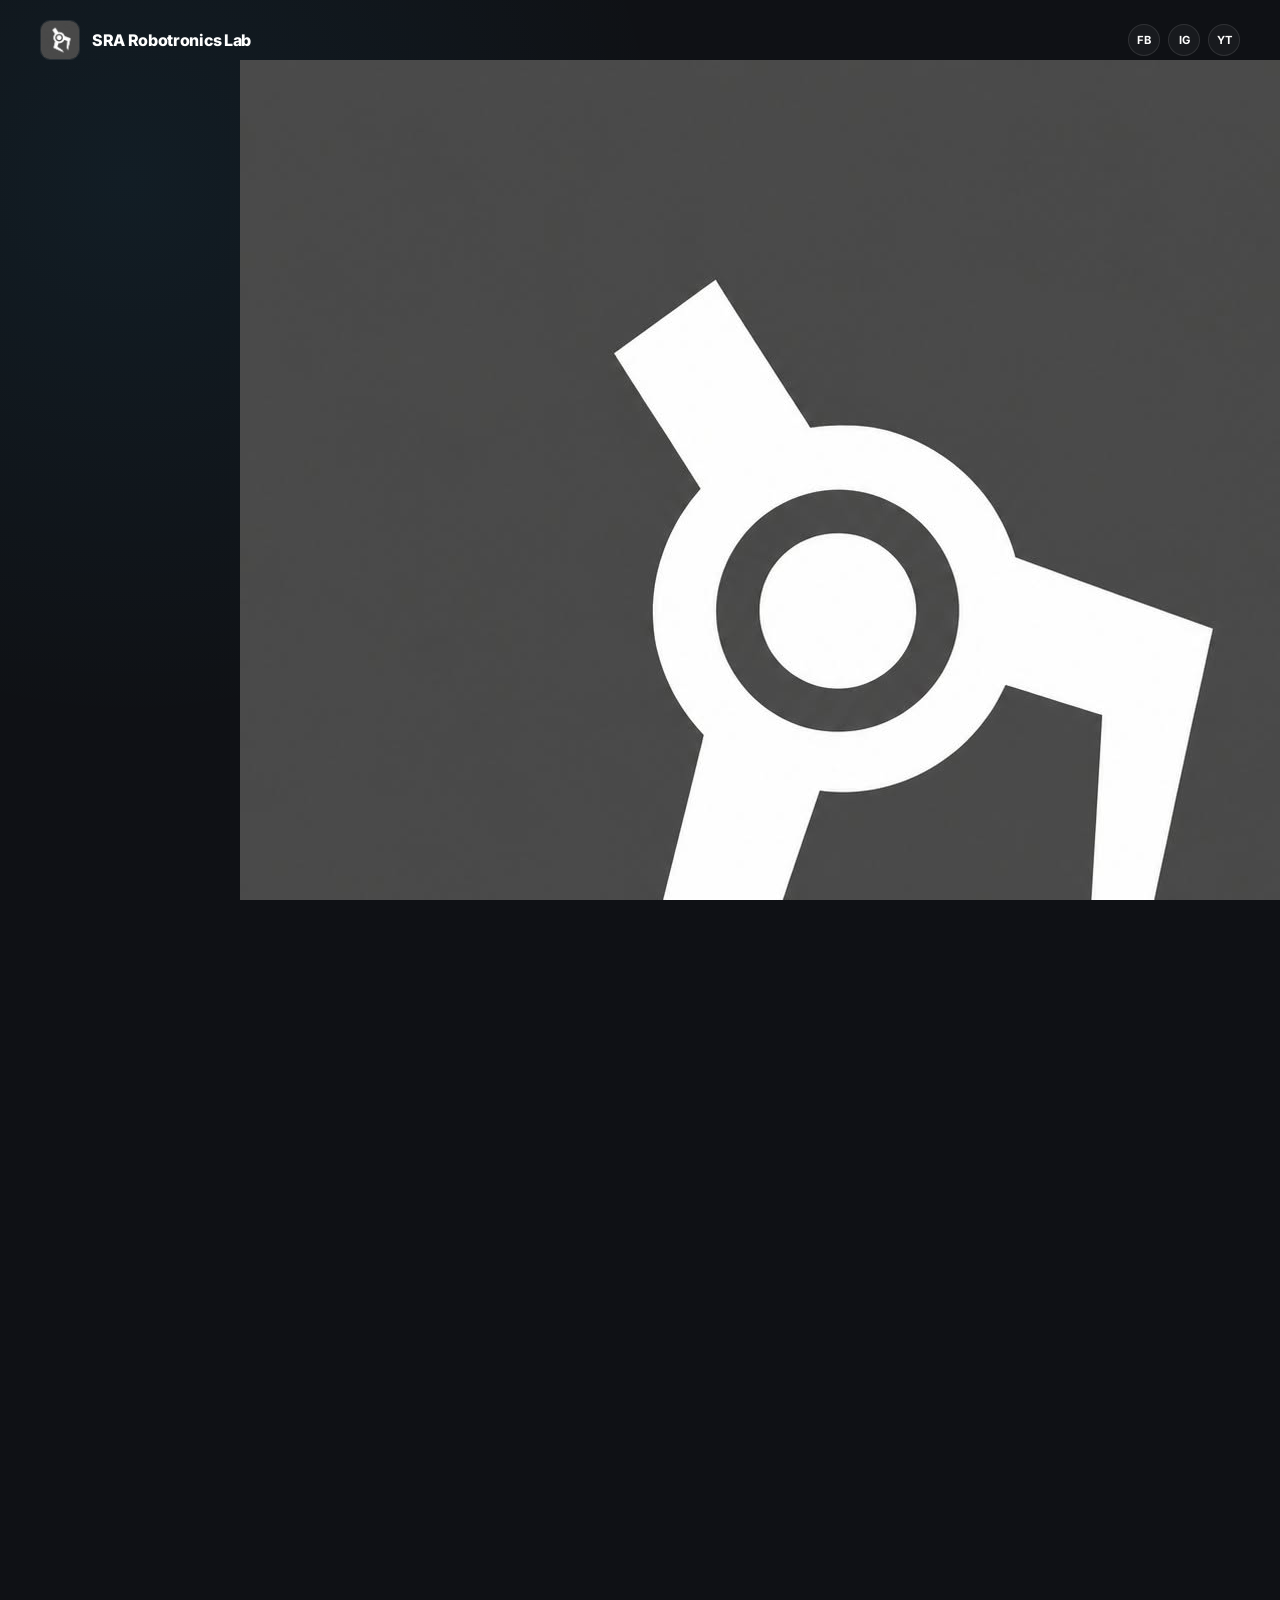
==== index.html @ 106912f7 "Update index.html" ====
<!DOCTYPE html>
<html lang="en">
<head>
    <meta charset="UTF-8">
    <meta name="viewport" content="width=device-width, initial-scale=1.0">
    <title>SRA Robotronics Lab</title>
    <meta name="description" content="SRA Robotronics Lab — Robotics Projects & Tutorials for Beginners. Humans Innovate, Machines Repeat.">

    <link rel="preconnect" href="https://fonts.googleapis.com">
    <link rel="preconnect" href="https://fonts.gstatic.com" crossorigin>
    <link href="https://fonts.googleapis.com/css2?family=Inter:wght@400;500;600;700;800;900&display=swap" rel="stylesheet">
    
    <link rel="stylesheet" href="styles.css">
</head>
<body>

    <!-- ================= SINGLE SCREEN HERO ================= -->
    <main class="hero-screen">
        
        <!-- Header -->
        <header class="top-header">
            <a href="#home" class="brand">
                <img src="logo.jpg" alt="SRA Logo">
                <span>SRA Robotronics Lab</span>
            </a>
            <div class="social-pills">
                <a href="https://www.facebook.com/srarobotronicslab" target="_blank" class="social-pill" title="Facebook">FB</a>
                <a href="https://www.instagram.com/sra_robotronics_lab?igsh=MWd2eW02dGt4Y2xveQ==" target="_blank" class="social-pill" title="Instagram">IG</a>
                <a href="https://youtube.com/@srarobotronicslab?si=JbZqEeuuuL5DF7yF" target="_blank" class="social-pill" title="YouTube">YT</a>
            </div>
        </header>

        <!-- Hero Content (Logo at the top + One-line Tagline + Description) -->
        <section class="hero-center" id="home">
            <div class="hero-logo-box">
                <img src="logo.jpg" alt="SRA Logo">
            </div>
            <div class="badge-tag">ROBOTICS • ELECTRONICS • INNOVATION</div>
            <h1 class="oneline-tagline">Humans Innovate, Machines Repeat</h1>
            <p class="hero-subtitle">Robotics Projects & Tutorials for Beginners</p>
        </section>

        <!-- ================= MAIN BUTTONS (ABOVE THE FOLD) ================= -->
        <nav class="quick-links-grid" aria-label="Main Navigation">
            <a href="#tutorials" class="quick-card">
                <div class="card-icon">📚</div>
                <div class="card-info">
                    <h3>TUTORIALS</h3>
                    <span>Learn & explore</span>
                </div>
                <span class="card-arrow">→</span>
            </a>

            <a href="#projects" class="quick-card">
                <div class="card-icon">⚙️</div>
                <div class="card-info">
                    <h3>PROJECTS</h3>
                    <span>Build something</span>
                </div>
                <span class="card-arrow">→</span>
            </a>

            <a href="store.html" class="quick-card featured">
                <div class="card-icon">🛒</div>
                <div class="card-info">
                    <h3>STORE</h3>
                    <span>Shop components</span>
                </div>
                <span class="card-arrow">→</span>
            </a>

            <a href="#starter-kit" class="quick-card">
                <div class="card-icon">🤖</div>
                <div class="card-info">
                    <h3>STARTER KIT</h3>
                    <span>Beginner kits</span>
                </div>
                <span class="card-arrow">→</span>
            </a>

            <a href="#materials" class="quick-card">
                <div class="card-icon">📦</div>
                <div class="card-info">
                    <h3>MATERIALS</h3>
                    <span>Resources & guides</span>
                </div>
                <span class="card-arrow">→</span>
            </a>
        </nav>

        <!-- Footer / Join the team -->
        <footer class="hero-footer">
            <span>Join the team:</span>
            <div class="footer-socials">
                <a href="https://www.facebook.com/srarobotronicslab" target="_blank">Facebook</a>
                <span>•</span>
                <a href="https://www.instagram.com/sra_robotronics_lab?igsh=MWd2eW02dGt4Y2xveQ==" target="_blank">Instagram</a>
                <span>•</span>
                <a href="https://youtube.com/@srarobotronicslab?si=JbZqEeuuuL5DF7yF" target="_blank">YouTube</a>
            </div>
        </footer>

    </main>

    <script src="script.js"></script>
</body>
</html>
---- styles.css ----
/* =========================================
   RESET & ROOT
========================================= */
* {
    margin: 0;
    padding: 0;
    box-sizing: border-box;
}

:root {
    --bg-color: #0f1115;
    --card-bg: rgba(255, 255, 255, 0.04);
    --card-border: rgba(255, 255, 255, 0.1);
    --card-hover: rgba(255, 255, 255, 0.08);
    --text-primary: #ffffff;
    --text-secondary: #94a3b8;
    --accent: #38bdf8;
    --accent-glow: rgba(56, 189, 248, 0.2);
}

html, body {
    height: 100vh;
    overflow: hidden; /* Prevents scrolling so everything fits on 1 screen */
    font-family: "Inter", sans-serif;
    background: var(--bg-color);
    color: var(--text-primary);
}

a {
    text-decoration: none;
    color: inherit;
}

/* =========================================
   SINGLE SCREEN HERO CONTAINER
========================================= */
.hero-screen {
    height: 100vh;
    width: 100vw;
    display: flex;
    flex-direction: column;
    justify-content: space-between;
    padding: 20px 40px;
    background: 
        radial-gradient(circle at 10% 20%, rgba(56, 189, 248, 0.07), transparent 40%),
        radial-gradient(circle at 90% 80%, rgba(99, 102, 241, 0.07), transparent 40%),
        var(--bg-color);
    position: relative;
}

/* =========================================
   TOP HEADER
========================================= */
.top-header {
    display: flex;
    align-items: center;
    justify-content: space-between;
    width: 100%;
    max-width: 1300px;
    margin: 0 auto;
}

.brand {
    display: flex;
    align-items: center;
    gap: 12px;
    font-weight: 800;
    font-size: 1rem;
    letter-spacing: -0.02em;
}

.brand img {
    width: 40px;
    height: 40px;
    border-radius: 10px;
    object-fit: cover;
    border: 1px solid var(--card-border);
}

.social-pills {
    display: flex;
    gap: 8px;
}

.social-pill {
    width: 32px;
    height: 32px;
    border-radius: 50%;
    background: var(--card-bg);
    border: 1px solid var(--card-border);
    display: flex;
    align-items: center;
    justify-content: center;
    font-size: 0.7rem;
    font-weight: 700;
    transition: all 0.2s ease;
}

.social-pill:hover {
    background: var(--accent);
    color: #0f1115;
    border-color: var(--accent);
    transform: translateY(-2px);
}

/* =========================================
   HERO CENTER INFO
========================================= */
.hero-center {
    text-align: center;
    max-width: 800px;
    margin: 0 auto;
}

.badge-tag {
    display: inline-block;
    font-size: 0.65rem;
    letter-spacing: 0.25em;
    font-weight: 700;
    color: var(--accent);
    background: var(--accent-glow);
    padding: 5px 12px;
    border-radius: 20px;
    margin-bottom: 10px;
    border: 1px solid rgba(56, 189, 248, 0.2);
}

.hero-center h1 {
    font-size: clamp(2rem, 4.5vw, 3.5rem);
    font-weight: 900;
    line-height: 1.1;
    letter-spacing: -0.04em;
}

.hero-center h1 span {
    color: var(--text-secondary);
}

.hero-subtitle {
    margin-top: 8px;
    font-size: clamp(0.9rem, 1.5vw, 1.1rem);
    color: var(--text-secondary);
    font-weight: 500;
}

/* =========================================
   QUICK LINKS GRID (MAIN BUTTONS)
========================================= */
.quick-links-grid {
    display: grid;
    grid-template-columns: repeat(5, 1fr);
    gap: 14px;
    max-width: 1300px;
    width: 100%;
    margin: 0 auto;
}

.quick-card {
    position: relative;
    background: var(--card-bg);
    border: 1px solid var(--card-border);
    border-radius: 16px;
    padding: 18px 16px;
    display: flex;
    flex-direction: column;
    justify-content: space-between;
    min-height: 125px;
    transition: all 0.25s cubic-bezier(0.16, 1, 0.3, 1);
    backdrop-filter: blur(10px);
}

.quick-card:hover {
    background: var(--card-hover);
    border-color: rgba(255, 255, 255, 0.25);
    transform: translateY(-4px);
    box-shadow: 0 10px 30px rgba(0, 0, 0, 0.3);
}

/* Featured Styling for Store Card */
.quick-card.featured {
    background: linear-gradient(135deg, rgba(56, 189, 248, 0.15), rgba(99, 102, 241, 0.15));
    border-color: rgba(56, 189, 248, 0.3);
}

.card-icon {
    font-size: 1.4rem;
}

.card-info h3 {
    font-size: 0.85rem;
    font-weight: 700;
    letter-spacing: 0.03em;
    margin-bottom: 2px;
}

.card-info span {
    font-size: 0.68rem;
    color: var(--text-secondary);
}

.card-arrow {
    position: absolute;
    top: 14px;
    right: 14px;
    font-size: 0.85rem;
    color: var(--text-secondary);
    opacity: 0.5;
    transition: 0.2s;
}

.quick-card:hover .card-arrow {
    opacity: 1;
    transform: translateX(3px);
    color: var(--accent);
}

/* =========================================
   HERO FOOTER / JOIN THE TEAM
========================================= */
.hero-footer {
    display: flex;
    align-items: center;
    justify-content: center;
    gap: 12px;
    font-size: 0.75rem;
    color: var(--text-secondary);
    max-width: 1300px;
    margin: 0 auto;
    width: 100%;
}

.footer-socials {
    display: flex;
    gap: 10px;
    align-items: center;
}

.footer-socials a {
    color: var(--text-primary);
    font-weight: 600;
    transition: color 0.2s;
}

.footer-socials a:hover {
    color: var(--accent);
}

/* =========================================
   RESPONSIVE DESIGN (TABLETS & PHONES)
========================================= */
@media (max-width: 1024px) {
    .quick-links-grid {
        grid-template-columns: repeat(3, 1fr);
    }
}

@media (max-width: 768px) {
    .hero-screen {
        padding: 15px 20px;
        height: 100vh;
        overflow-y: auto; /* Fallback safety on tiny screens */
    }

    .quick-links-grid {
        grid-template-columns: repeat(2, 1fr);
        gap: 10px;
    }

    /* Make Store span full width or nicely balanced */
    .quick-card.featured {
        grid-column: span 2;
    }

    .hero-center h1 {
        font-size: 2.1rem;
    }
    
    .hero-footer {
        flex-direction: column;
        gap: 4px;
        padding-bottom: 10px;
    }
}
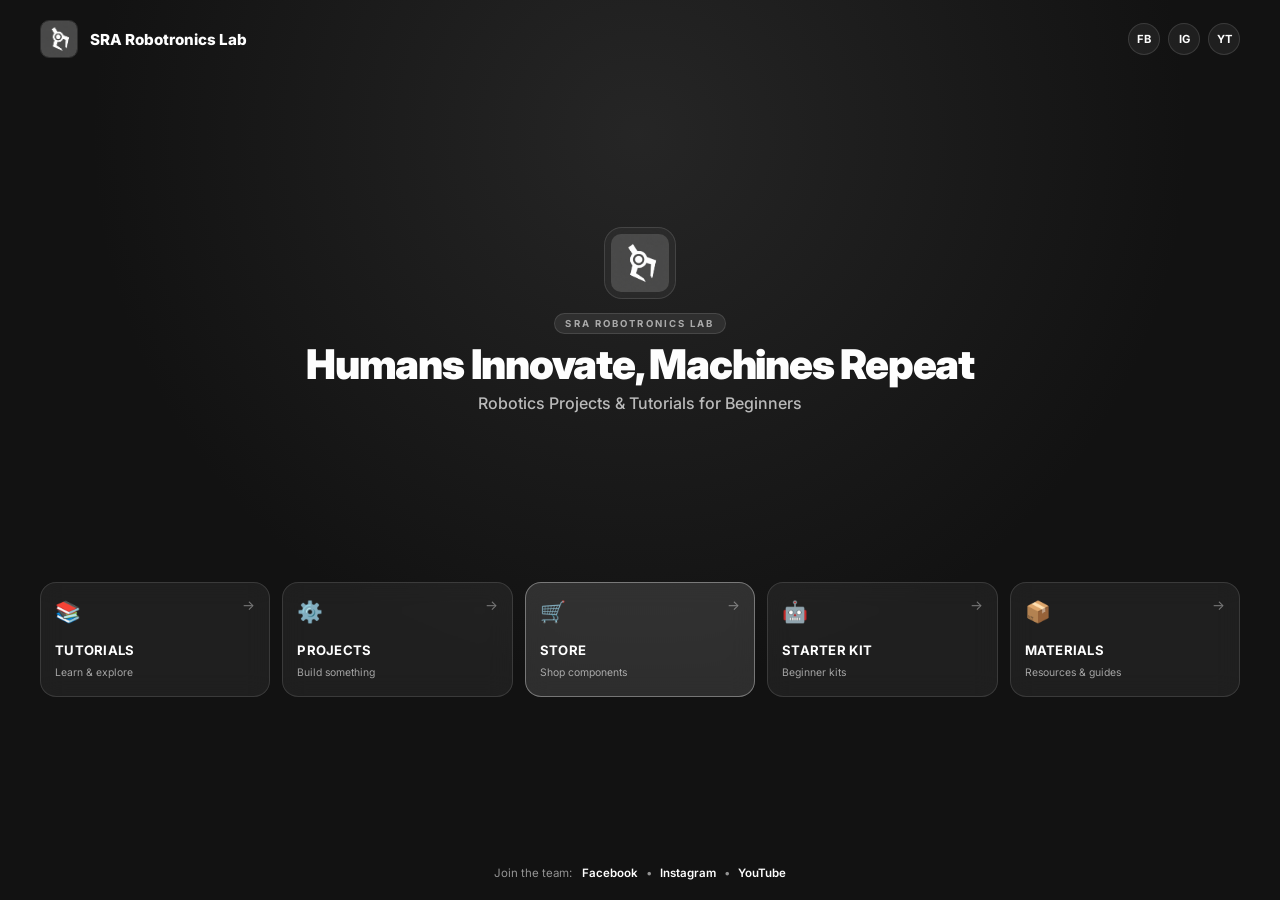
==== commit 4ba6a6c0: "Update index.html" ====
--- a/index.html
+++ b/index.html
@@ -35,7 +35,7 @@
             <div class="hero-logo-box">
                 <img src="logo.jpg" alt="SRA Logo">
             </div>
-            <div class="badge-tag">ROBOTICS • ELECTRONICS • INNOVATION</div>
+            <div class="badge-tag">SRA ROBOTRONICS LAB</div>
             <h1 class="oneline-tagline">Humans Innovate, Machines Repeat</h1>
             <p class="hero-subtitle">Robotics Projects & Tutorials for Beginners</p>
         </section>
--- a/styles.css
+++ b/styles.css
@@ -1,5 +1,5 @@
 /* =========================================
-   RESET & ROOT
+   RESET & COLOR CODES
 ========================================= */
 * {
     margin: 0;
@@ -8,22 +8,20 @@
 }
 
 :root {
-    --bg-color: #0f1115;
-    --card-bg: rgba(255, 255, 255, 0.04);
-    --card-border: rgba(255, 255, 255, 0.1);
-    --card-hover: rgba(255, 255, 255, 0.08);
-    --text-primary: #ffffff;
-    --text-secondary: #94a3b8;
-    --accent: #38bdf8;
-    --accent-glow: rgba(56, 189, 248, 0.2);
+    --charcoal: #4a4a4a;
+    --white: #fefefe;
+    --bg-dark: #121212;
+    --card-bg: rgba(74, 74, 74, 0.25);
+    --card-border: rgba(254, 254, 254, 0.12);
+    --card-hover: rgba(74, 74, 74, 0.45);
 }
 
 html, body {
     height: 100vh;
-    overflow: hidden; /* Prevents scrolling so everything fits on 1 screen */
+    overflow: hidden; /* Locks layout to 1 screen without scrolling */
     font-family: "Inter", sans-serif;
-    background: var(--bg-color);
-    color: var(--text-primary);
+    background: var(--bg-dark);
+    color: var(--white);
 }
 
 a {
@@ -32,7 +30,7 @@
 }
 
 /* =========================================
-   SINGLE SCREEN HERO CONTAINER
+   SINGLE SCREEN CONTAINER
 ========================================= */
 .hero-screen {
     height: 100vh;
@@ -42,9 +40,8 @@
     justify-content: space-between;
     padding: 20px 40px;
     background: 
-        radial-gradient(circle at 10% 20%, rgba(56, 189, 248, 0.07), transparent 40%),
-        radial-gradient(circle at 90% 80%, rgba(99, 102, 241, 0.07), transparent 40%),
-        var(--bg-color);
+        radial-gradient(circle at 50% 15%, rgba(74, 74, 74, 0.35), transparent 55%),
+        var(--bg-dark);
     position: relative;
 }
 
@@ -65,14 +62,14 @@
     align-items: center;
     gap: 12px;
     font-weight: 800;
-    font-size: 1rem;
-    letter-spacing: -0.02em;
+    font-size: 0.95rem;
+    color: var(--white);
 }
 
 .brand img {
-    width: 40px;
-    height: 40px;
-    border-radius: 10px;
+    width: 38px;
+    height: 38px;
+    border-radius: 9px;
     object-fit: cover;
     border: 1px solid var(--card-border);
 }
@@ -93,53 +90,70 @@
     justify-content: center;
     font-size: 0.7rem;
     font-weight: 700;
+    color: var(--white);
     transition: all 0.2s ease;
 }
 
 .social-pill:hover {
-    background: var(--accent);
-    color: #0f1115;
-    border-color: var(--accent);
+    background: var(--white);
+    color: var(--charcoal);
+    border-color: var(--white);
     transform: translateY(-2px);
 }
 
 /* =========================================
-   HERO CENTER INFO
+   HERO CENTER INFO (LOGO, ONE-LINE TAGLINE)
 ========================================= */
 .hero-center {
     text-align: center;
-    max-width: 800px;
-    margin: 0 auto;
+    max-width: 900px;
+    margin: 0 auto;
+}
+
+.hero-logo-box {
+    width: 72px;
+    height: 72px;
+    margin: 0 auto 12px auto;
+    padding: 6px;
+    background: var(--card-bg);
+    border: 1px solid var(--card-border);
+    border-radius: 18px;
+    backdrop-filter: blur(10px);
+}
+
+.hero-logo-box img {
+    width: 100%;
+    height: 100%;
+    object-fit: contain;
+    border-radius: 10px;
 }
 
 .badge-tag {
     display: inline-block;
-    font-size: 0.65rem;
-    letter-spacing: 0.25em;
+    font-size: 0.6rem;
+    letter-spacing: 0.22em;
     font-weight: 700;
-    color: var(--accent);
-    background: var(--accent-glow);
-    padding: 5px 12px;
+    color: rgba(254, 254, 254, 0.6);
+    background: rgba(74, 74, 74, 0.4);
+    padding: 4px 10px;
     border-radius: 20px;
-    margin-bottom: 10px;
-    border: 1px solid rgba(56, 189, 248, 0.2);
-}
-
-.hero-center h1 {
-    font-size: clamp(2rem, 4.5vw, 3.5rem);
+    margin-bottom: 8px;
+    border: 1px solid var(--card-border);
+}
+
+.oneline-tagline {
+    font-size: clamp(1.8rem, 3.2vw, 3rem);
     font-weight: 900;
     line-height: 1.1;
-    letter-spacing: -0.04em;
-}
-
-.hero-center h1 span {
-    color: var(--text-secondary);
+    letter-spacing: -0.03em;
+    color: var(--white);
+    white-space: nowrap; /* Forces text to stay in a single line */
 }
 
 .hero-subtitle {
-    margin-top: 8px;
-    font-size: clamp(0.9rem, 1.5vw, 1.1rem);
-    color: var(--text-secondary);
+    margin-top: 6px;
+    font-size: clamp(0.85rem, 1.3vw, 1rem);
+    color: rgba(254, 254, 254, 0.7);
     font-weight: 500;
 }
 
@@ -149,7 +163,7 @@
 .quick-links-grid {
     display: grid;
     grid-template-columns: repeat(5, 1fr);
-    gap: 14px;
+    gap: 12px;
     max-width: 1300px;
     width: 100%;
     margin: 0 auto;
@@ -160,42 +174,42 @@
     background: var(--card-bg);
     border: 1px solid var(--card-border);
     border-radius: 16px;
-    padding: 18px 16px;
+    padding: 16px 14px;
     display: flex;
     flex-direction: column;
     justify-content: space-between;
-    min-height: 125px;
+    min-height: 115px;
     transition: all 0.25s cubic-bezier(0.16, 1, 0.3, 1);
-    backdrop-filter: blur(10px);
+    backdrop-filter: blur(12px);
 }
 
 .quick-card:hover {
     background: var(--card-hover);
-    border-color: rgba(255, 255, 255, 0.25);
+    border-color: rgba(254, 254, 254, 0.3);
     transform: translateY(-4px);
-    box-shadow: 0 10px 30px rgba(0, 0, 0, 0.3);
-}
-
-/* Featured Styling for Store Card */
+    box-shadow: 0 10px 30px rgba(0, 0, 0, 0.4);
+}
+
 .quick-card.featured {
-    background: linear-gradient(135deg, rgba(56, 189, 248, 0.15), rgba(99, 102, 241, 0.15));
-    border-color: rgba(56, 189, 248, 0.3);
+    background: rgba(254, 254, 254, 0.12);
+    border-color: rgba(254, 254, 254, 0.35);
 }
 
 .card-icon {
-    font-size: 1.4rem;
+    font-size: 1.3rem;
 }
 
 .card-info h3 {
-    font-size: 0.85rem;
+    font-size: 0.82rem;
     font-weight: 700;
-    letter-spacing: 0.03em;
+    letter-spacing: 0.02em;
+    color: var(--white);
     margin-bottom: 2px;
 }
 
 .card-info span {
-    font-size: 0.68rem;
-    color: var(--text-secondary);
+    font-size: 0.65rem;
+    color: rgba(254, 254, 254, 0.6);
 }
 
 .card-arrow {
@@ -203,15 +217,14 @@
     top: 14px;
     right: 14px;
     font-size: 0.85rem;
-    color: var(--text-secondary);
-    opacity: 0.5;
+    color: rgba(254, 254, 254, 0.4);
     transition: 0.2s;
 }
 
 .quick-card:hover .card-arrow {
     opacity: 1;
     transform: translateX(3px);
-    color: var(--accent);
+    color: var(--white);
 }
 
 /* =========================================
@@ -221,9 +234,9 @@
     display: flex;
     align-items: center;
     justify-content: center;
-    gap: 12px;
-    font-size: 0.75rem;
-    color: var(--text-secondary);
+    gap: 10px;
+    font-size: 0.72rem;
+    color: rgba(254, 254, 254, 0.55);
     max-width: 1300px;
     margin: 0 auto;
     width: 100%;
@@ -231,18 +244,18 @@
 
 .footer-socials {
     display: flex;
-    gap: 10px;
+    gap: 8px;
     align-items: center;
 }
 
 .footer-socials a {
-    color: var(--text-primary);
+    color: var(--white);
     font-weight: 600;
-    transition: color 0.2s;
+    transition: opacity 0.2s;
 }
 
 .footer-socials a:hover {
-    color: var(--accent);
+    opacity: 0.7;
 }
 
 /* =========================================
@@ -258,7 +271,12 @@
     .hero-screen {
         padding: 15px 20px;
         height: 100vh;
-        overflow-y: auto; /* Fallback safety on tiny screens */
+        overflow-y: auto; /* Fallback safety for small screens */
+    }
+
+    .oneline-tagline {
+        white-space: normal; /* Allows wrapping on small mobile screens if screen is too narrow */
+        font-size: 1.6rem;
     }
 
     .quick-links-grid {
@@ -266,13 +284,8 @@
         gap: 10px;
     }
 
-    /* Make Store span full width or nicely balanced */
     .quick-card.featured {
         grid-column: span 2;
-    }
-
-    .hero-center h1 {
-        font-size: 2.1rem;
     }
     
     .hero-footer {
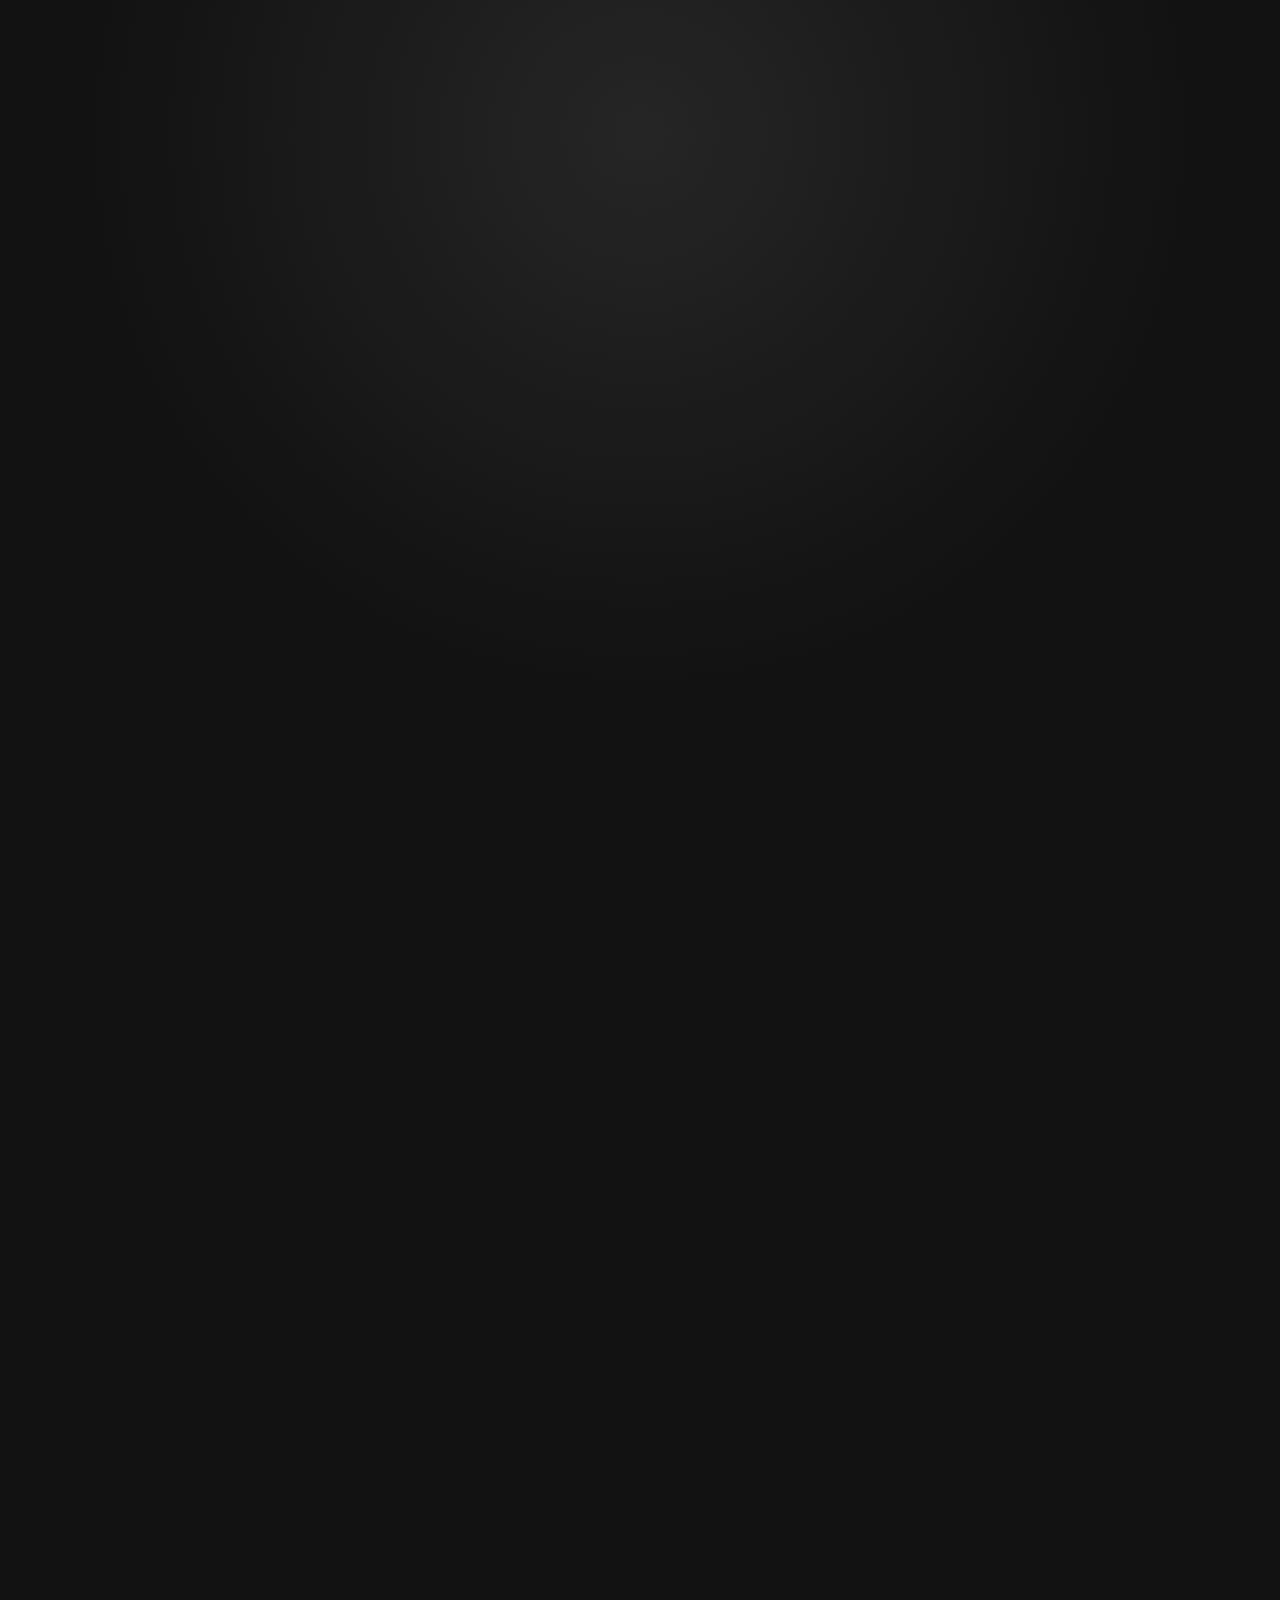
==== commit 9fb66a09: "Update index.html" ====
--- a/index.html
+++ b/index.html
@@ -23,66 +23,83 @@
                 <img src="logo.jpg" alt="SRA Logo">
                 <span>SRA Robotronics Lab</span>
             </a>
-            <div class="social-pills">
-                <a href="https://www.facebook.com/srarobotronicslab" target="_blank" class="social-pill" title="Facebook">FB</a>
-                <a href="https://www.instagram.com/sra_robotronics_lab?igsh=MWd2eW02dGt4Y2xveQ==" target="_blank" class="social-pill" title="Instagram">IG</a>
-                <a href="https://youtube.com/@srarobotronicslab?si=JbZqEeuuuL5DF7yF" target="_blank" class="social-pill" title="YouTube">YT</a>
+            <div class="social-icons-header">
+                <a href="https://www.facebook.com/srarobotronicslab" target="_blank" class="social-icon-btn" title="Facebook">
+                    <img src="fb.png" alt="Facebook">
+                </a>
+                <a href="https://www.instagram.com/sra_robotronics_lab?igsh=MWd2eW02dGt4Y2xveQ==" target="_blank" class="social-icon-btn" title="Instagram">
+                    <img src="ig.png" alt="Instagram">
+                </a>
+                <a href="https://youtube.com/@srarobotronicslab?si=JbZqEeuuuL5DF7yF" target="_blank" class="social-icon-btn" title="YouTube">
+                    <img src="yt.png" alt="YouTube">
+                </a>
             </div>
         </header>
 
-        <!-- Hero Content (Logo at the top + One-line Tagline + Description) -->
+        <!-- Hero Content -->
         <section class="hero-center" id="home">
             <div class="hero-logo-box">
                 <img src="logo.jpg" alt="SRA Logo">
             </div>
-            <div class="badge-tag">SRA ROBOTRONICS LAB</div>
-            <h1 class="oneline-tagline">Humans Innovate, Machines Repeat</h1>
-            <p class="hero-subtitle">Robotics Projects & Tutorials for Beginners</p>
+            <div class="badge-tag">ROBOTICS • ELECTRONICS • INNOVATION</div>
+            <h1 class="main-heading">SRA Robotronics Lab</h1>
+            <p class="tagline-sub">Humans Innovate, Machines Repeat</p>
+            <p class="hero-description">Robotics Projects & Tutorials for Beginners</p>
         </section>
 
-        <!-- ================= MAIN BUTTONS (ABOVE THE FOLD) ================= -->
+        <!-- ================= MAIN BUTTONS ================= -->
         <nav class="quick-links-grid" aria-label="Main Navigation">
             <a href="#tutorials" class="quick-card">
-                <div class="card-icon">📚</div>
-                <div class="card-info">
-                    <h3>TUTORIALS</h3>
-                    <span>Learn & explore</span>
+                <div class="card-content-inner">
+                    <div class="card-icon">📚</div>
+                    <div class="card-info">
+                        <h3>TUTORIALS</h3>
+                        <span>Learn & explore</span>
+                    </div>
                 </div>
                 <span class="card-arrow">→</span>
             </a>
 
             <a href="#projects" class="quick-card">
-                <div class="card-icon">⚙️</div>
-                <div class="card-info">
-                    <h3>PROJECTS</h3>
-                    <span>Build something</span>
+                <div class="card-content-inner">
+                    <div class="card-icon">⚙️</div>
+                    <div class="card-info">
+                        <h3>PROJECTS</h3>
+                        <span>Build something</span>
+                    </div>
                 </div>
                 <span class="card-arrow">→</span>
             </a>
 
             <a href="store.html" class="quick-card featured">
-                <div class="card-icon">🛒</div>
-                <div class="card-info">
-                    <h3>STORE</h3>
-                    <span>Shop components</span>
+                <div class="card-content-inner">
+                    <div class="card-icon">🛒</div>
+                    <div class="card-info">
+                        <h3>STORE</h3>
+                        <span>Shop components</span>
+                    </div>
                 </div>
                 <span class="card-arrow">→</span>
             </a>
 
             <a href="#starter-kit" class="quick-card">
-                <div class="card-icon">🤖</div>
-                <div class="card-info">
-                    <h3>STARTER KIT</h3>
-                    <span>Beginner kits</span>
+                <div class="card-content-inner">
+                    <div class="card-icon">🤖</div>
+                    <div class="card-info">
+                        <h3>STARTER KIT</h3>
+                        <span>Beginner kits</span>
+                    </div>
                 </div>
                 <span class="card-arrow">→</span>
             </a>
 
             <a href="#materials" class="quick-card">
-                <div class="card-icon">📦</div>
-                <div class="card-info">
-                    <h3>MATERIALS</h3>
-                    <span>Resources & guides</span>
+                <div class="card-content-inner">
+                    <div class="card-icon">📦</div>
+                    <div class="card-info">
+                        <h3>MATERIALS</h3>
+                        <span>Resources & guides</span>
+                    </div>
                 </div>
                 <span class="card-arrow">→</span>
             </a>
@@ -92,11 +109,17 @@
         <footer class="hero-footer">
             <span>Join the team:</span>
             <div class="footer-socials">
-                <a href="https://www.facebook.com/srarobotronicslab" target="_blank">Facebook</a>
+                <a href="https://www.facebook.com/srarobotronicslab" target="_blank">
+                    <img src="fb.png" alt="FB"> Facebook
+                </a>
                 <span>•</span>
-                <a href="https://www.instagram.com/sra_robotronics_lab?igsh=MWd2eW02dGt4Y2xveQ==" target="_blank">Instagram</a>
+                <a href="https://www.instagram.com/sra_robotronics_lab?igsh=MWd2eW02dGt4Y2xveQ==" target="_blank">
+                    <img src="ig.png" alt="IG"> Instagram
+                </a>
                 <span>•</span>
-                <a href="https://youtube.com/@srarobotronicslab?si=JbZqEeuuuL5DF7yF" target="_blank">YouTube</a>
+                <a href="https://youtube.com/@srarobotronicslab?si=JbZqEeuuuL5DF7yF" target="_blank">
+                    <img src="yt.png" alt="YT"> YouTube
+                </a>
             </div>
         </footer>
 
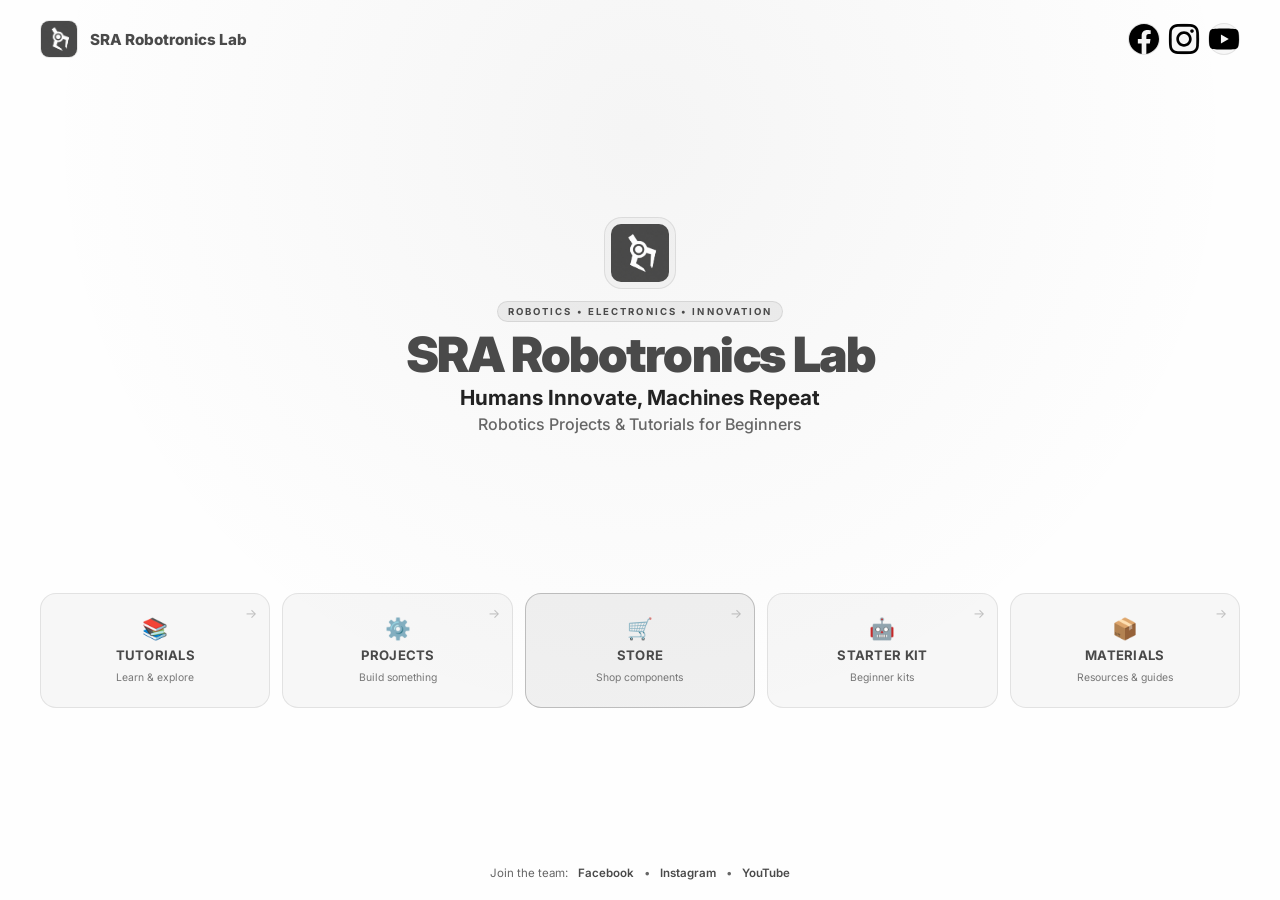
==== commit 921e7bfb: "Update index.html" ====
--- a/index.html
+++ b/index.html
@@ -24,14 +24,17 @@
                 <span>SRA Robotronics Lab</span>
             </a>
             <div class="social-icons-header">
+                <!-- Facebook SVG Icon -->
                 <a href="https://www.facebook.com/srarobotronicslab" target="_blank" class="social-icon-btn" title="Facebook">
-                    <img src="fb.png" alt="Facebook">
+                    <svg viewBox="0 0 24 24"><path d="M24 12.073c0-6.627-5.373-12-12-12s-12 5.373-12 12c0 5.99 4.388 10.954 10.125 11.854v-8.385H7.078v-3.47h3.047V9.43c0-3.007 1.792-4.669 4.533-4.669 1.312 0 2.686.235 2.686.235v2.953H15.83c-1.491 0-1.956.925-1.956 1.874v2.25h3.328l-.532 3.47h-2.796v8.385C19.612 23.027 24 18.062 24 12.073z"/></svg>
                 </a>
+                <!-- Instagram SVG Icon -->
                 <a href="https://www.instagram.com/sra_robotronics_lab?igsh=MWd2eW02dGt4Y2xveQ==" target="_blank" class="social-icon-btn" title="Instagram">
-                    <img src="ig.png" alt="Instagram">
+                    <svg viewBox="0 0 24 24"><path d="M12 2.163c3.204 0 3.584.012 4.85.07 3.252.148 4.771 1.691 4.919 4.919.058 1.265.069 1.645.069 4.849 0 3.205-.012 3.584-.069 4.849-.149 3.225-1.664 4.771-4.919 4.919-1.266.058-1.644.07-4.85.07-3.204 0-3.584-.012-4.849-.07-3.26-.149-4.771-1.699-4.919-4.92-.058-1.265-.07-1.644-.07-4.849 0-3.204.013-3.583.07-4.849.149-3.227 1.664-4.771 4.919-4.919 1.266-.057 1.645-.069 4.849-.069zm0-2.163c-3.259 0-3.667.014-4.947.072-4.358.2-6.78 2.618-6.98 6.98-.059 1.281-.073 1.689-.073 4.948 0 3.259.014 3.668.072 4.948.2 4.358 2.618 6.78 6.98 6.98 1.281.058 1.689.072 4.948.072 3.259 0 3.668-.014 4.948-.072 4.354-.2 6.782-2.618 6.979-6.98.059-1.28.073-1.689.073-4.948 0-3.259-.014-3.667-.072-4.947-.196-4.354-2.617-6.78-6.979-6.98-1.281-.059-1.69-.073-4.949-.073zm0 5.838c-3.403 0-6.162 2.759-6.162 6.162s2.759 6.163 6.162 6.163 6.162-2.759 6.162-6.163c0-3.403-2.759-6.162-6.162-6.162zm0 10.162c-2.209 0-4-1.79-4-4 0-2.209 1.791-4 4-4s4 1.791 4 4c0 2.21-1.791 4-4 4zm6.406-11.845c-.796 0-1.441.645-1.441 1.44s.645 1.44 1.441 1.44c.795 0 1.439-.645 1.439-1.44s-.644-1.44-1.439-1.44z"/></svg>
                 </a>
+                <!-- YouTube SVG Icon -->
                 <a href="https://youtube.com/@srarobotronicslab?si=JbZqEeuuuL5DF7yF" target="_blank" class="social-icon-btn" title="YouTube">
-                    <img src="yt.png" alt="YouTube">
+                    <svg viewBox="0 0 24 24"><path d="M23.498 6.186a3.016 3.016 0 0 0-2.122-2.136C19.505 3.545 12 3.545 12 3.545s-7.505 0-9.377.505A3.017 3.017 0 0 0 .502 6.186C0 8.07 0 12 0 12s0 3.93.502 5.814a3.016 3.016 0 0 0 2.122 2.136c1.871.505 9.376.505 9.376.505s7.505 0 9.377-.505a3.015 3.015 0 0 0 2.122-2.136C24 15.93 24 12 24 12s0-3.93-.502-5.814zM9.545 15.568V8.432L15.818 12l-6.273 3.568z"/></svg>
                 </a>
             </div>
         </header>
@@ -109,17 +112,11 @@
         <footer class="hero-footer">
             <span>Join the team:</span>
             <div class="footer-socials">
-                <a href="https://www.facebook.com/srarobotronicslab" target="_blank">
-                    <img src="fb.png" alt="FB"> Facebook
-                </a>
+                <a href="https://www.facebook.com/srarobotronicslab" target="_blank">Facebook</a>
                 <span>•</span>
-                <a href="https://www.instagram.com/sra_robotronics_lab?igsh=MWd2eW02dGt4Y2xveQ==" target="_blank">
-                    <img src="ig.png" alt="IG"> Instagram
-                </a>
+                <a href="https://www.instagram.com/sra_robotronics_lab?igsh=MWd2eW02dGt4Y2xveQ==" target="_blank">Instagram</a>
                 <span>•</span>
-                <a href="https://youtube.com/@srarobotronicslab?si=JbZqEeuuuL5DF7yF" target="_blank">
-                    <img src="yt.png" alt="YT"> YouTube
-                </a>
+                <a href="https://youtube.com/@srarobotronicslab?si=JbZqEeuuuL5DF7yF" target="_blank">YouTube</a>
             </div>
         </footer>
 
--- a/styles.css
+++ b/styles.css
@@ -1,5 +1,5 @@
 /* =========================================
-   RESET & COLOR CODES
+   RESET & COLOR CODES (#fefefe & #4a4a4a)
 ========================================= */
 * {
     margin: 0;
@@ -10,18 +10,18 @@
 :root {
     --charcoal: #4a4a4a;
     --white: #fefefe;
-    --bg-dark: #121212;
-    --card-bg: rgba(74, 74, 74, 0.25);
-    --card-border: rgba(254, 254, 254, 0.12);
-    --card-hover: rgba(74, 74, 74, 0.45);
+    --card-bg: rgba(74, 74, 74, 0.04);
+    --card-border: rgba(74, 74, 74, 0.12);
+    --card-hover: rgba(74, 74, 74, 0.08);
+    --card-featured-bg: rgba(74, 74, 74, 0.08);
 }
 
 html, body {
     height: 100vh;
     overflow: hidden; /* Locks layout to 1 screen without scrolling */
     font-family: "Inter", sans-serif;
-    background: var(--bg-dark);
-    color: var(--white);
+    background: var(--white);
+    color: var(--charcoal);
 }
 
 a {
@@ -40,8 +40,8 @@
     justify-content: space-between;
     padding: 20px 40px;
     background: 
-        radial-gradient(circle at 50% 15%, rgba(74, 74, 74, 0.35), transparent 55%),
-        var(--bg-dark);
+        radial-gradient(circle at 50% 15%, rgba(74, 74, 74, 0.05), transparent 60%),
+        var(--white);
     position: relative;
 }
 
@@ -63,7 +63,7 @@
     gap: 12px;
     font-weight: 800;
     font-size: 0.95rem;
-    color: var(--white);
+    color: var(--charcoal);
 }
 
 .brand img {
@@ -74,12 +74,12 @@
     border: 1px solid var(--card-border);
 }
 
-.social-pills {
+.social-icons-header {
     display: flex;
     gap: 8px;
 }
 
-.social-pill {
+.social-icon-btn {
     width: 32px;
     height: 32px;
     border-radius: 50%;
@@ -88,21 +88,27 @@
     display: flex;
     align-items: center;
     justify-content: center;
-    font-size: 0.7rem;
-    font-weight: 700;
-    color: var(--white);
     transition: all 0.2s ease;
 }
 
-.social-pill:hover {
-    background: var(--white);
-    color: var(--charcoal);
-    border-color: var(--white);
+.social-icon-btn img {
+    width: 16px;
+    height: 16px;
+    object-fit: contain;
+}
+
+.social-icon-btn:hover {
+    background: var(--charcoal);
+    border-color: var(--charcoal);
     transform: translateY(-2px);
 }
 
-/* =========================================
-   HERO CENTER INFO (LOGO, ONE-LINE TAGLINE)
+.social-icon-btn:hover img {
+    filter: brightness(0) invert(1);
+}
+
+/* =========================================
+   HERO CENTER INFO 
 ========================================= */
 .hero-center {
     text-align: center;
@@ -113,12 +119,11 @@
 .hero-logo-box {
     width: 72px;
     height: 72px;
-    margin: 0 auto 12px auto;
+    margin: 0 auto 10px auto;
     padding: 6px;
     background: var(--card-bg);
     border: 1px solid var(--card-border);
     border-radius: 18px;
-    backdrop-filter: blur(10px);
 }
 
 .hero-logo-box img {
@@ -133,32 +138,38 @@
     font-size: 0.6rem;
     letter-spacing: 0.22em;
     font-weight: 700;
-    color: rgba(254, 254, 254, 0.6);
-    background: rgba(74, 74, 74, 0.4);
+    color: var(--charcoal);
+    background: rgba(74, 74, 74, 0.08);
     padding: 4px 10px;
     border-radius: 20px;
-    margin-bottom: 8px;
-    border: 1px solid var(--card-border);
-}
-
-.oneline-tagline {
-    font-size: clamp(1.8rem, 3.2vw, 3rem);
+    margin-bottom: 6px;
+    border: 1px solid var(--card-border);
+}
+
+.main-heading {
+    font-size: clamp(2rem, 3.8vw, 3.2rem);
     font-weight: 900;
     line-height: 1.1;
     letter-spacing: -0.03em;
-    color: var(--white);
-    white-space: nowrap; /* Forces text to stay in a single line */
-}
-
-.hero-subtitle {
-    margin-top: 6px;
+    color: var(--charcoal);
+}
+
+.tagline-sub {
+    font-size: clamp(1rem, 1.8vw, 1.3rem);
+    font-weight: 700;
+    color: #222;
+    margin-top: 4px;
+}
+
+.hero-description {
+    margin-top: 4px;
     font-size: clamp(0.85rem, 1.3vw, 1rem);
-    color: rgba(254, 254, 254, 0.7);
+    color: #666;
     font-weight: 500;
 }
 
 /* =========================================
-   QUICK LINKS GRID (MAIN BUTTONS)
+   QUICK LINKS GRID (ALIGNED CENTER CONTENT)
 ========================================= */
 .quick-links-grid {
     display: grid;
@@ -177,54 +188,64 @@
     padding: 16px 14px;
     display: flex;
     flex-direction: column;
-    justify-content: space-between;
+    justify-content: center; /* Centers everything vertically */
     min-height: 115px;
     transition: all 0.25s cubic-bezier(0.16, 1, 0.3, 1);
-    backdrop-filter: blur(12px);
+}
+
+/* Inner wrapper to keep icon and text perfectly balanced in the middle */
+.card-content-inner {
+    display: flex;
+    flex-direction: column;
+    align-items: center; /* Horizontally centers icon and text */
+    text-align: center;
 }
 
 .quick-card:hover {
     background: var(--card-hover);
-    border-color: rgba(254, 254, 254, 0.3);
+    border-color: rgba(74, 74, 74, 0.3);
     transform: translateY(-4px);
-    box-shadow: 0 10px 30px rgba(0, 0, 0, 0.4);
+    box-shadow: 0 10px 30px rgba(0, 0, 0, 0.06);
 }
 
 .quick-card.featured {
-    background: rgba(254, 254, 254, 0.12);
-    border-color: rgba(254, 254, 254, 0.35);
+    background: var(--card-featured-bg);
+    border-color: rgba(74, 74, 74, 0.3);
+    border-width: 1.5px;
 }
 
 .card-icon {
     font-size: 1.3rem;
+    margin-bottom: 6px;
 }
 
 .card-info h3 {
     font-size: 0.82rem;
     font-weight: 700;
     letter-spacing: 0.02em;
-    color: var(--white);
+    color: var(--charcoal);
     margin-bottom: 2px;
 }
 
 .card-info span {
     font-size: 0.65rem;
-    color: rgba(254, 254, 254, 0.6);
+    color: #777;
 }
 
 .card-arrow {
     position: absolute;
-    top: 14px;
-    right: 14px;
-    font-size: 0.85rem;
-    color: rgba(254, 254, 254, 0.4);
+    top: 12px;
+    right: 12px;
+    font-size: 0.8rem;
+    color: #888;
+    opacity: 0.5;
     transition: 0.2s;
 }
 
 .quick-card:hover .card-arrow {
     opacity: 1;
     transform: translateX(3px);
-    color: var(--white);
+    color: var(--charcoal);
 }
 
 /* =========================================
@@ -236,7 +257,7 @@
     justify-content: center;
     gap: 10px;
     font-size: 0.72rem;
-    color: rgba(254, 254, 254, 0.55);
+    color: #666;
     max-width: 1300px;
     margin: 0 auto;
     width: 100%;
@@ -244,14 +265,23 @@
 
 .footer-socials {
     display: flex;
-    gap: 8px;
+    gap: 10px;
     align-items: center;
 }
 
 .footer-socials a {
-    color: var(--white);
+    display: inline-flex;
+    align-items: center;
+    gap: 4px;
+    color: var(--charcoal);
     font-weight: 600;
     transition: opacity 0.2s;
+}
+
+.footer-socials img {
+    width: 14px;
+    height: 14px;
+    object-fit: contain;
 }
 
 .footer-socials a:hover {
@@ -271,12 +301,7 @@
     .hero-screen {
         padding: 15px 20px;
         height: 100vh;
-        overflow-y: auto; /* Fallback safety for small screens */
-    }
-
-    .oneline-tagline {
-        white-space: normal; /* Allows wrapping on small mobile screens if screen is too narrow */
-        font-size: 1.6rem;
+        overflow-y: auto; /* Fallback safety for small viewports */
     }
 
     .quick-links-grid {
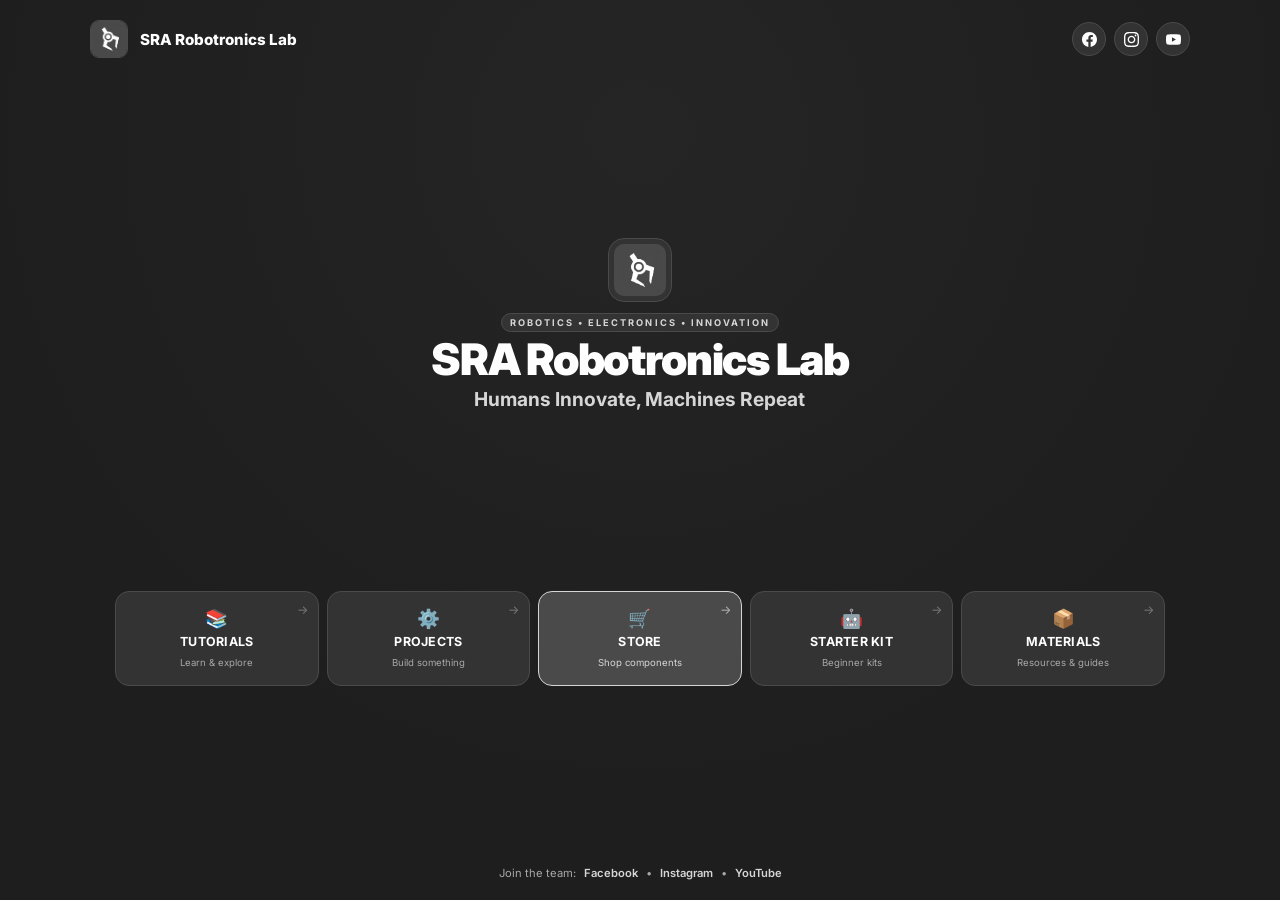
==== commit 6baa00f2: "Update index.html" ====
--- a/index.html
+++ b/index.html
@@ -47,7 +47,6 @@
             <div class="badge-tag">ROBOTICS • ELECTRONICS • INNOVATION</div>
             <h1 class="main-heading">SRA Robotronics Lab</h1>
             <p class="tagline-sub">Humans Innovate, Machines Repeat</p>
-            <p class="hero-description">Robotics Projects & Tutorials for Beginners</p>
         </section>
 
         <!-- ================= MAIN BUTTONS ================= -->
--- a/styles.css
+++ b/styles.css
@@ -1,5 +1,5 @@
 /* =========================================
-   RESET & COLOR CODES (#fefefe & #4a4a4a)
+   RESET & NEW COLOR THEME VARIABLES
 ========================================= */
 * {
     margin: 0;
@@ -8,20 +8,26 @@
 }
 
 :root {
-    --charcoal: #4a4a4a;
-    --white: #fefefe;
-    --card-bg: rgba(74, 74, 74, 0.04);
-    --card-border: rgba(74, 74, 74, 0.12);
-    --card-hover: rgba(74, 74, 74, 0.08);
-    --card-featured-bg: rgba(74, 74, 74, 0.08);
+    --bg: #1E1E1E;
+    --bg2: #252525;
+    --card: #333333;
+
+    --primary: #FEFEFE;
+    --secondary: #D6D6D6;
+    --muted: #A8A8A8;
+
+    --accent: #4A4A4A;
+    --accent-hover: #5A5A5A;
+
+    --border: #4A4A4A;
 }
 
 html, body {
     height: 100vh;
     overflow: hidden; /* Locks layout to 1 screen without scrolling */
     font-family: "Inter", sans-serif;
-    background: var(--white);
-    color: var(--charcoal);
+    background: var(--bg);
+    color: var(--primary);
 }
 
 a {
@@ -40,8 +46,8 @@
     justify-content: space-between;
     padding: 20px 40px;
     background: 
-        radial-gradient(circle at 50% 15%, rgba(74, 74, 74, 0.05), transparent 60%),
-        var(--white);
+        radial-gradient(circle at 50% 15%, var(--bg2), transparent 65%),
+        var(--bg);
     position: relative;
 }
 
@@ -53,7 +59,7 @@
     align-items: center;
     justify-content: space-between;
     width: 100%;
-    max-width: 1300px;
+    max-width: 1100px;
     margin: 0 auto;
 }
 
@@ -63,7 +69,7 @@
     gap: 12px;
     font-weight: 800;
     font-size: 0.95rem;
-    color: var(--charcoal);
+    color: var(--primary);
 }
 
 .brand img {
@@ -71,7 +77,7 @@
     height: 38px;
     border-radius: 9px;
     object-fit: cover;
-    border: 1px solid var(--card-border);
+    border: 1px solid var(--border);
 }
 
 .social-icons-header {
@@ -80,31 +86,32 @@
 }
 
 .social-icon-btn {
-    width: 32px;
-    height: 32px;
+    width: 34px;
+    height: 34px;
     border-radius: 50%;
-    background: var(--card-bg);
-    border: 1px solid var(--card-border);
+    background: var(--card);
+    border: 1px solid var(--border);
     display: flex;
     align-items: center;
     justify-content: center;
     transition: all 0.2s ease;
 }
 
-.social-icon-btn img {
-    width: 16px;
-    height: 16px;
-    object-fit: contain;
+.social-icon-btn svg {
+    width: 15px;
+    height: 15px;
+    fill: var(--primary);
+    transition: transform 0.2s;
 }
 
 .social-icon-btn:hover {
-    background: var(--charcoal);
-    border-color: var(--charcoal);
+    background: var(--accent);
+    border-color: var(--accent-hover);
     transform: translateY(-2px);
 }
 
-.social-icon-btn:hover img {
-    filter: brightness(0) invert(1);
+.social-icon-btn:hover svg {
+    fill: var(--primary);
 }
 
 /* =========================================
@@ -112,18 +119,18 @@
 ========================================= */
 .hero-center {
     text-align: center;
-    max-width: 900px;
+    max-width: 800px;
     margin: 0 auto;
 }
 
 .hero-logo-box {
-    width: 72px;
-    height: 72px;
-    margin: 0 auto 10px auto;
-    padding: 6px;
-    background: var(--card-bg);
-    border: 1px solid var(--card-border);
-    border-radius: 18px;
+    width: 64px;
+    height: 64px;
+    margin: 0 auto 8px auto;
+    padding: 5px;
+    background: var(--card);
+    border: 1px solid var(--border);
+    border-radius: 16px;
 }
 
 .hero-logo-box img {
@@ -135,117 +142,126 @@
 
 .badge-tag {
     display: inline-block;
-    font-size: 0.6rem;
+    font-size: 0.58rem;
     letter-spacing: 0.22em;
     font-weight: 700;
-    color: var(--charcoal);
-    background: rgba(74, 74, 74, 0.08);
-    padding: 4px 10px;
+    color: var(--secondary);
+    background: var(--card);
+    padding: 3px 8px;
     border-radius: 20px;
-    margin-bottom: 6px;
-    border: 1px solid var(--card-border);
+    margin-bottom: 4px;
+    border: 1px solid var(--border);
 }
 
 .main-heading {
-    font-size: clamp(2rem, 3.8vw, 3.2rem);
+    font-size: clamp(1.8rem, 3.4vw, 2.8rem);
     font-weight: 900;
     line-height: 1.1;
     letter-spacing: -0.03em;
-    color: var(--charcoal);
+    color: var(--primary);
 }
 
 .tagline-sub {
-    font-size: clamp(1rem, 1.8vw, 1.3rem);
+    font-size: clamp(0.9rem, 1.5vw, 1.2rem);
     font-weight: 700;
-    color: #222;
-    margin-top: 4px;
+    color: var(--secondary);
+    margin-top: 3px;
 }
 
 .hero-description {
-    margin-top: 4px;
-    font-size: clamp(0.85rem, 1.3vw, 1rem);
-    color: #666;
+    margin-top: 3px;
+    font-size: clamp(0.8rem, 1.2vw, 0.95rem);
+    color: var(--muted);
     font-weight: 500;
 }
 
 /* =========================================
-   QUICK LINKS GRID (ALIGNED CENTER CONTENT)
+   COMPACT QUICK LINKS GRID (CLOSER BUTTONS)
 ========================================= */
 .quick-links-grid {
     display: grid;
     grid-template-columns: repeat(5, 1fr);
-    gap: 12px;
-    max-width: 1300px;
+    gap: 8px;
+    max-width: 1050px;
     width: 100%;
     margin: 0 auto;
 }
 
 .quick-card {
     position: relative;
-    background: var(--card-bg);
-    border: 1px solid var(--card-border);
-    border-radius: 16px;
-    padding: 16px 14px;
+    background: var(--card);
+    border: 1px solid var(--border);
+    border-radius: 14px;
+    padding: 12px 10px;
     display: flex;
     flex-direction: column;
-    justify-content: center; /* Centers everything vertically */
-    min-height: 115px;
+    justify-content: center;
+    min-height: 95px;
     transition: all 0.25s cubic-bezier(0.16, 1, 0.3, 1);
 }
 
-/* Inner wrapper to keep icon and text perfectly balanced in the middle */
 .card-content-inner {
     display: flex;
     flex-direction: column;
-    align-items: center; /* Horizontally centers icon and text */
+    align-items: center;
     text-align: center;
 }
 
 .quick-card:hover {
-    background: var(--card-hover);
-    border-color: rgba(74, 74, 74, 0.3);
-    transform: translateY(-4px);
-    box-shadow: 0 10px 30px rgba(0, 0, 0, 0.06);
+    background: var(--accent);
+    border-color: var(--accent-hover);
+    transform: translateY(-3px);
+    box-shadow: 0 8px 20px rgba(0, 0, 0, 0.3);
 }
 
 .quick-card.featured {
-    background: var(--card-featured-bg);
-    border-color: rgba(74, 74, 74, 0.3);
+    background: var(--accent);
+    border-color: var(--secondary);
     border-width: 1.5px;
 }
 
+.quick-card.featured .card-info h3,
+.quick-card.featured .card-info span,
+.quick-card.featured .card-arrow {
+    color: var(--primary);
+}
+
+.quick-card.featured .card-info span {
+    color: var(--secondary);
+}
+
 .card-icon {
-    font-size: 1.3rem;
-    margin-bottom: 6px;
+    font-size: 1.15rem;
+    margin-bottom: 4px;
 }
 
 .card-info h3 {
-    font-size: 0.82rem;
+    font-size: 0.78rem;
     font-weight: 700;
     letter-spacing: 0.02em;
-    color: var(--charcoal);
-    margin-bottom: 2px;
+    color: var(--primary);
+    margin-bottom: 1px;
 }
 
 .card-info span {
-    font-size: 0.65rem;
-    color: #777;
+    font-size: 0.6rem;
+    color: var(--muted);
 }
 
 .card-arrow {
     position: absolute;
-    top: 12px;
-    right: 12px;
-    font-size: 0.8rem;
-    color: #888;
-    opacity: 0.5;
+    top: 10px;
+    right: 10px;
+    font-size: 0.75rem;
+    color: var(--muted);
+    opacity: 0.6;
     transition: 0.2s;
 }
 
 .quick-card:hover .card-arrow {
     opacity: 1;
-    transform: translateX(3px);
-    color: var(--charcoal);
+    transform: translateX(2px);
+    color: var(--primary);
 }
 
 /* =========================================
@@ -255,37 +271,29 @@
     display: flex;
     align-items: center;
     justify-content: center;
-    gap: 10px;
-    font-size: 0.72rem;
-    color: #666;
-    max-width: 1300px;
+    gap: 8px;
+    font-size: 0.7rem;
+    color: var(--muted);
+    max-width: 1100px;
     margin: 0 auto;
     width: 100%;
 }
 
 .footer-socials {
     display: flex;
-    gap: 10px;
+    gap: 8px;
     align-items: center;
 }
 
 .footer-socials a {
-    display: inline-flex;
-    align-items: center;
-    gap: 4px;
-    color: var(--charcoal);
+    color: var(--secondary);
     font-weight: 600;
     transition: opacity 0.2s;
 }
 
-.footer-socials img {
-    width: 14px;
-    height: 14px;
-    object-fit: contain;
-}
-
 .footer-socials a:hover {
     opacity: 0.7;
+    color: var(--primary);
 }
 
 /* =========================================
@@ -299,14 +307,14 @@
 
 @media (max-width: 768px) {
     .hero-screen {
-        padding: 15px 20px;
+        padding: 12px 16px;
         height: 100vh;
-        overflow-y: auto; /* Fallback safety for small viewports */
+        overflow-y: auto;
     }
 
     .quick-links-grid {
         grid-template-columns: repeat(2, 1fr);
-        gap: 10px;
+        gap: 8px;
     }
 
     .quick-card.featured {
@@ -315,7 +323,7 @@
     
     .hero-footer {
         flex-direction: column;
-        gap: 4px;
-        padding-bottom: 10px;
-    }
-}
+        gap: 3px;
+        padding-bottom: 8px;
+    }
+}
